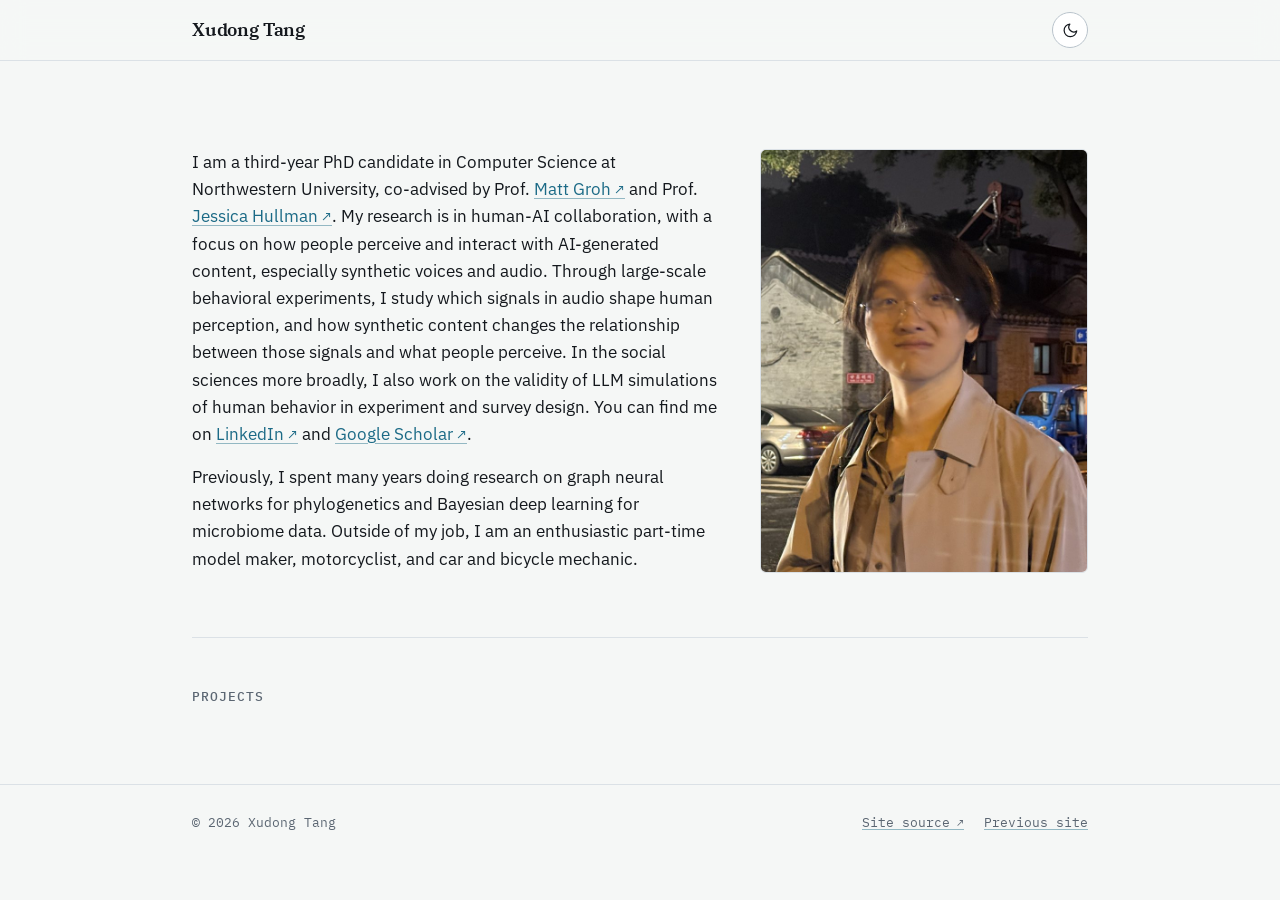
==== index.html @ 7bae744b "fixed photo size" ====
<!DOCTYPE html>
<html lang="en">
<head>
  <meta charset="utf-8">
  <meta name="viewport" content="width=device-width, initial-scale=1">
  <title>Xudong Tang</title>
  <meta name="author" content="Xudong Tang">
  <meta property="og:title" content="Xudong Tang">
  <meta property="og:type" content="website">
  <meta property="og:url" content="https://xudongtang.github.io/">
  <meta name="theme-color" media="(prefers-color-scheme: light)" content="#f5f7f6">
  <meta name="theme-color" media="(prefers-color-scheme: dark)" content="#0f1316">
  <link rel="icon" href="assets/favicon.svg" type="image/svg+xml">
  <link rel="preconnect" href="https://fonts.googleapis.com">
  <link rel="preconnect" href="https://fonts.gstatic.com" crossorigin>
  <link rel="stylesheet" href="https://fonts.googleapis.com/css2?family=IBM+Plex+Mono:wght@400;500&family=IBM+Plex+Sans:ital,wght@0,400;0,500;0,600;1,400&family=IBM+Plex+Serif:ital,wght@0,400;0,500;0,600;1,400&display=swap">
  <link rel="stylesheet" href="style.css">
  <!-- Applies a saved light/dark choice before the first paint so the page does not flash. -->
  <script>try{var t=localStorage.getItem("theme");if(t==="light"||t==="dark"){document.documentElement.setAttribute("data-theme",t)}}catch(e){}</script>
</head>
<body>
  <a class="skip-link" href="#main">Skip to content</a>

  <header class="site-header">
    <div class="wrap header-inner">
      <a class="brand" href="#top">Xudong Tang</a>
      <button class="theme-toggle" id="theme-toggle" type="button" aria-label="Switch to dark theme" title="Switch to dark theme">
        <svg class="icon-moon" viewBox="0 0 24 24" fill="none" stroke="currentColor" stroke-width="1.75" stroke-linecap="round" stroke-linejoin="round" aria-hidden="true"><path d="M21 12.8A9 9 0 1 1 11.2 3a7 7 0 0 0 9.8 9.8z"/></svg>
        <svg class="icon-sun" viewBox="0 0 24 24" fill="none" stroke="currentColor" stroke-width="1.75" stroke-linecap="round" stroke-linejoin="round" aria-hidden="true"><circle cx="12" cy="12" r="4"/><path d="M12 2v2M12 20v2M4.9 4.9l1.4 1.4M17.7 17.7l1.4 1.4M2 12h2M20 12h2M4.9 19.1l1.4-1.4M17.7 6.3l1.4-1.4"/></svg>
      </button>
    </div>
  </header>

  <main id="main" class="wrap">

    <!-- ============ Intro ============ -->
    <section class="hero" id="top">
      <div class="hero-text prose">
        <p>
          I am a third-year PhD candidate in Computer Science at Northwestern
          University, co-advised by Prof. <a href="https://mattgroh.com/">Matt Groh</a>
          and Prof. <a href="https://users.eecs.northwestern.edu/~jhullman/">Jessica Hullman</a>.
          My research is in human-AI collaboration, with a focus on how people
          perceive and interact with AI-generated content, especially synthetic
          voices and audio. Through large-scale behavioral experiments, I study
          which signals in audio shape human perception, and how synthetic content
          changes the relationship between those signals and what people perceive.
          In the social sciences more broadly, I also work on the validity of LLM
          simulations of human behavior in experiment and survey design. You can
          find me on <a href="https://www.linkedin.com/in/xudongtang75">LinkedIn</a>
          and <a href="https://scholar.google.com/citations?user=UKjzKs0AAAAJ&amp;hl=en">Google Scholar</a>.
        </p>
        <p>
          Previously, I spent many years doing research on graph neural networks
          for phylogenetics and Bayesian deep learning for microbiome data. Outside
          of my job, I am an enthusiastic part-time model maker, motorcyclist, and
          car and bicycle mechanic.
        </p>
      </div>
      <div class="portrait-frame">
        <img class="portrait" src="assets/portrait.jpg" alt="Portrait of Xudong Tang" width="720" height="936">
      </div>
    </section>

    <!-- ============ Projects ============ -->
    <section class="section" id="projects">
      <h2 class="section-label">Projects</h2>
      <div class="section-body">
      </div>
    </section>

  </main>

  <footer class="site-footer">
    <div class="wrap footer-inner">
      <p>&copy; <span id="year">2026</span> Xudong Tang</p>
      <p class="footer-links">
        <a href="https://github.com/XudongTang/XudongTang.github.io">Site source</a>
        <a href="archive/">Previous site</a>
      </p>
    </div>
  </footer>

  <script src="script.js"></script>
</body>
</html>
---- style.css ----
/* ==========================================================================
   Personal site stylesheet
   Colors, fonts, and widths live in the token block below. Change them there
   and the rest of the page follows.
   ========================================================================== */

/* ---------- Tokens: light theme (the default) ---------- */
:root {
  color-scheme: light;

  --bg: #f5f7f6;            /* page ground */
  --surface: #ffffff;       /* raised panels */
  --ink: #14181d;           /* main text */
  --muted: #5b6672;         /* secondary text */
  --line: #dbe1e6;          /* hairlines */
  --line-strong: #b9c3cb;   /* dashed dividers, control borders */
  --accent: #1b6a86;        /* links and highlights */
  --accent-ink: #ffffff;    /* text on top of the accent */
  --accent-soft: #e2eef3;   /* tinted backgrounds */
  --shadow: 0 1px 0 rgba(20, 24, 29, 0.04), 0 14px 32px -14px rgba(20, 24, 29, 0.22);

  --font-sans: "IBM Plex Sans", "Helvetica Neue", Arial, sans-serif;
  --font-serif: "IBM Plex Serif", Georgia, "Times New Roman", serif;
  --font-mono: "IBM Plex Mono", ui-monospace, "SFMono-Regular", Menlo, Consolas, monospace;

  --page-width: 56rem;                       /* fits the intro text and photo side by side */
  --reading-width: 40rem;                    /* about 65 characters of body text */
  --gutter: clamp(1.25rem, 4vw, 2rem);       /* side padding at every size */
  --label-col: 9.5rem;                       /* width of the section labels */
  --header-height: 3.75rem;
  --radius: 6px;
}

/* ---------- Tokens: dark theme ---------- */
@media (prefers-color-scheme: dark) {
  :root:not([data-theme="light"]) {
    color-scheme: dark;
    --bg: #0f1316;
    --surface: #161c21;
    --ink: #e6ebef;
    --muted: #97a3ad;
    --line: #26303a;
    --line-strong: #3a4753;
    --accent: #6cc4dc;
    --accent-ink: #0f1316;
    --accent-soft: #14303a;
    --shadow: 0 1px 0 rgba(0, 0, 0, 0.3), 0 14px 32px -14px rgba(0, 0, 0, 0.6);
  }
}
:root[data-theme="dark"] {
  color-scheme: dark;
  --bg: #0f1316;
  --surface: #161c21;
  --ink: #e6ebef;
  --muted: #97a3ad;
  --line: #26303a;
  --line-strong: #3a4753;
  --accent: #6cc4dc;
  --accent-ink: #0f1316;
  --accent-soft: #14303a;
  --shadow: 0 1px 0 rgba(0, 0, 0, 0.3), 0 14px 32px -14px rgba(0, 0, 0, 0.6);
}

/* ---------- Base ---------- */
*,
*::before,
*::after {
  box-sizing: border-box;
}

html {
  scroll-behavior: smooth;
  scroll-padding-top: calc(var(--header-height) + 1rem);
  -webkit-text-size-adjust: 100%;
}

body {
  margin: 0;
  background: var(--bg);
  color: var(--ink);
  font-family: var(--font-sans);
  font-size: 1.0625rem;
  line-height: 1.6;
  -webkit-font-smoothing: antialiased;
  text-rendering: optimizeLegibility;
}

.wrap {
  max-width: calc(var(--page-width) + 2 * var(--gutter));
  margin-inline: auto;
  padding-inline: var(--gutter);
}

a {
  color: var(--accent);
  text-decoration: underline;
  text-decoration-thickness: 1px;
  text-underline-offset: 0.15em;
  text-decoration-color: color-mix(in srgb, var(--accent) 45%, transparent);
}
a:hover {
  text-decoration-color: currentColor;
}

/* Mark links that leave the site. */
main a[href^="http"]::after,
.site-footer a[href^="http"]::after {
  content: " \2197";
  font-size: 0.85em;
}

:focus-visible {
  outline: 2px solid var(--accent);
  outline-offset: 3px;
  border-radius: 2px;
}

::selection {
  background: var(--accent-soft);
}

img {
  max-width: 100%;
  height: auto;
}

h1, h2, h3 {
  text-wrap: balance;
}

.skip-link {
  position: absolute;
  top: -4rem;
  left: 1rem;
  z-index: 100;
  padding: 0.5rem 0.75rem;
  background: var(--accent);
  color: var(--accent-ink);
  border-radius: var(--radius);
  text-decoration: none;
}
.skip-link:focus {
  top: 1rem;
}

/* ---------- Header ---------- */
.site-header {
  position: sticky;
  top: 0;
  z-index: 20;
  background: color-mix(in srgb, var(--bg) 88%, transparent);
  -webkit-backdrop-filter: blur(12px);
  backdrop-filter: blur(12px);
  border-bottom: 1px solid var(--line);
}

.header-inner {
  display: flex;
  flex-wrap: wrap;
  align-items: center;
  gap: 0.5rem 1.5rem;
  min-height: var(--header-height);
  padding-block: 0.6rem;
}

.brand {
  margin-right: auto;
  font-family: var(--font-serif);
  font-weight: 600;
  font-size: 1.1rem;
  letter-spacing: -0.01em;
  color: var(--ink);
  text-decoration: none;
}

.site-nav {
  display: flex;
  flex-wrap: wrap;
  gap: 0.25rem 1.1rem;
  font-size: 0.9375rem;
}
.site-nav a {
  color: var(--muted);
  text-decoration: none;
  padding-block: 0.2rem;
  border-bottom: 1px solid transparent;
}
.site-nav a:hover,
.site-nav a.is-active {
  color: var(--ink);
  border-bottom-color: var(--accent);
}

.theme-toggle {
  display: inline-grid;
  place-items: center;
  width: 2.25rem;
  height: 2.25rem;
  padding: 0;
  border: 1px solid var(--line-strong);
  border-radius: 999px;
  background: var(--surface);
  color: var(--ink);
  cursor: pointer;
}
.theme-toggle:hover {
  border-color: var(--accent);
  color: var(--accent);
}
.theme-toggle svg {
  width: 1.05rem;
  height: 1.05rem;
}

/* Show the moon in light mode and the sun in dark mode, in all three theme states. */
.icon-sun { display: none; }
.icon-moon { display: block; }
:root[data-theme="dark"] .icon-sun { display: block; }
:root[data-theme="dark"] .icon-moon { display: none; }
@media (prefers-color-scheme: dark) {
  :root:not([data-theme="light"]) .icon-sun { display: block; }
  :root:not([data-theme="light"]) .icon-moon { display: none; }
}

@media (max-width: 640px) {
  .site-nav {
    order: 3;
    flex-basis: 100%;
    gap: 0.25rem 1rem;
  }
}

/* ---------- Intro ---------- */
/* The photo is always as tall as the intro text. The photo column width (20.5rem)
   is set so the photo keeps its own shape next to the current text. If the text
   gets longer or shorter, the edges of the photo are trimmed to fit, so change
   that width if too much of the photo is cut off. */
.hero {
  display: grid;
  grid-template-columns: minmax(0, 1fr) 20.5rem;
  gap: 2.5rem;
  align-items: stretch;
  padding-block: clamp(3rem, 8vw, 5.5rem) clamp(2.5rem, 6vw, 4rem);
}

.eyebrow {
  margin: 0 0 0.75rem;
  font-family: var(--font-mono);
  font-size: 0.8125rem;
  letter-spacing: 0.06em;
  text-transform: uppercase;
  color: var(--muted);
}

.hero h1 {
  margin: 0 0 1.25rem;
  font-family: var(--font-serif);
  font-weight: 500;
  font-size: clamp(2.5rem, 6vw, 3.75rem);
  line-height: 1.05;
  letter-spacing: -0.02em;
}

.lead {
  max-width: 36rem;
  margin: 0 0 1.5rem;
  font-size: 1.2rem;
  line-height: 1.55;
}

.link-row {
  display: flex;
  flex-wrap: wrap;
  gap: 0.5rem 1.5rem;
  margin: 0;
  padding: 0;
  list-style: none;
  font-family: var(--font-mono);
  font-size: 0.9rem;
}

.portrait-frame {
  position: relative;
  overflow: hidden;
  border: 1px solid var(--line);
  border-radius: var(--radius);
  background: var(--surface);
}

/* The photo fills the frame, which is stretched to the height of the text. */
.portrait {
  position: absolute;
  inset: 0;
  display: block;
  width: 100%;
  height: 100%;
  object-fit: cover;
  object-position: 50% 30%;  /* keeps the face in view if the top or bottom is trimmed */
}

/* On narrower screens the text column would get too narrow, so the photo goes above the text. */
@media (max-width: 940px) {
  .hero {
    grid-template-columns: minmax(0, 1fr);
    gap: 1.75rem;
  }
  .hero-text {
    max-width: var(--reading-width);
  }
  .portrait-frame {
    order: -1;
    width: min(13rem, 65%);
  }
  .portrait {
    position: static;
    height: auto;
  }
}

/* ---------- Sections: label on the left, content on the right ---------- */
.section {
  display: grid;
  grid-template-columns: var(--label-col) minmax(0, 1fr);
  gap: 1rem 2.5rem;
  padding-block: 2.75rem;
  border-top: 1px solid var(--line);
}

.section-label {
  grid-column: 1;
  position: sticky;
  top: calc(var(--header-height) + 1rem);
  align-self: start;
  margin: 0;
  padding-top: 0.35rem;
  font-family: var(--font-mono);
  font-weight: 500;
  font-size: 0.8125rem;
  letter-spacing: 0.08em;
  text-transform: uppercase;
  color: var(--muted);
}

.section-body {
  grid-column: 2;
  max-width: var(--reading-width);
}

@media (max-width: 720px) {
  .section {
    grid-template-columns: 1fr;
    gap: 0.75rem;
    padding-block: 2.25rem;
  }
  .section-label {
    position: static;
  }
  .section-body {
    grid-column: 1;
  }
}

/* ---------- Running text ---------- */
.prose p {
  margin: 0 0 1rem;
}
.prose p:last-child {
  margin-bottom: 0;
}

.facts {
  display: grid;
  grid-template-columns: max-content minmax(0, 1fr);
  gap: 0.5rem 1.5rem;
  margin: 1.5rem 0 0;
  padding-top: 1.25rem;
  border-top: 1px dashed var(--line-strong);
}
.facts div {
  display: contents;
}
.facts dt {
  padding-top: 0.2rem;
  font-family: var(--font-mono);
  font-size: 0.8125rem;
  letter-spacing: 0.06em;
  text-transform: uppercase;
  color: var(--muted);
}
.facts dd {
  margin: 0;
}

/* ---------- Projects ---------- */
.project-list {
  margin: 0;
  padding: 0;
  list-style: none;
}

.project {
  display: grid;
  gap: 0.55rem;
  padding: 1.25rem 0;
  border-top: 1px solid var(--line);
}
.project:first-child,
.project--featured + .project {
  border-top: 0;
}

/* Only the featured project is raised off the page. */
.project--featured {
  margin-bottom: 0.75rem;
  padding: 1.5rem;
  border: 1px solid var(--line);
  border-radius: var(--radius);
  background: var(--surface);
  box-shadow: var(--shadow);
}

.project-head {
  display: flex;
  flex-wrap: wrap;
  align-items: baseline;
  gap: 0.75rem;
}

.project h3 {
  margin: 0;
  font-size: 1.15rem;
  font-weight: 600;
  letter-spacing: -0.01em;
}
.project h3 a {
  color: var(--ink);
  text-decoration: none;
}
.project h3 a:hover {
  color: var(--accent);
  text-decoration: underline;
}

.badge {
  padding: 0.15rem 0.55rem;
  border-radius: 999px;
  background: var(--accent-soft);
  color: var(--accent);
  font-family: var(--font-mono);
  font-size: 0.7rem;
  letter-spacing: 0.08em;
  text-transform: uppercase;
}

.project p {
  margin: 0;
}

.tags {
  display: flex;
  flex-wrap: wrap;
  gap: 0.35rem 1rem;
  margin: 0;
  padding: 0;
  list-style: none;
  font-family: var(--font-mono);
  font-size: 0.8rem;
  color: var(--muted);
}

.project-links {
  display: flex;
  flex-wrap: wrap;
  gap: 0.35rem 1.25rem;
  font-family: var(--font-mono);
  font-size: 0.875rem;
}

/* ---------- Experience ---------- */
.timeline {
  display: grid;
  gap: 1.5rem;
  margin: 0;
  padding: 0;
  list-style: none;
}
.timeline li {
  display: grid;
  grid-template-columns: 7.5rem minmax(0, 1fr);
  gap: 0.25rem 1.25rem;
}
.when {
  padding-top: 0.3rem;
  font-family: var(--font-mono);
  font-size: 0.8125rem;
  font-variant-numeric: tabular-nums;
  color: var(--muted);
  white-space: nowrap;
}
.timeline h3 {
  margin: 0;
  font-size: 1.05rem;
  font-weight: 600;
}
.timeline .org {
  margin: 0.1rem 0 0;
  color: var(--muted);
}
.timeline p:not(.org) {
  margin: 0.4rem 0 0;
}

.subheading {
  margin: 2.25rem 0 1rem;
  padding-top: 1.25rem;
  border-top: 1px dashed var(--line-strong);
  font-family: var(--font-mono);
  font-weight: 500;
  font-size: 0.8125rem;
  letter-spacing: 0.08em;
  text-transform: uppercase;
  color: var(--muted);
}

@media (max-width: 520px) {
  .timeline li {
    grid-template-columns: 1fr;
  }
}

/* ---------- Publications ---------- */
.pub-list {
  display: grid;
  gap: 1.35rem;
  margin: 0;
  padding: 0;
  list-style: none;
}
.pub-list li {
  display: grid;
  gap: 0.3rem;
}
.pub-title {
  margin: 0;
  font-size: 1.05rem;
  font-weight: 600;
  letter-spacing: -0.01em;
}
.pub-title a {
  color: var(--ink);
  text-decoration: none;
}
.pub-title a:hover {
  color: var(--accent);
  text-decoration: underline;
}
.pub-authors {
  margin: 0;
  font-size: 0.95rem;
  color: var(--muted);
}
.pub-authors strong {
  font-weight: 500;
  color: var(--ink);
}
.pub-venue {
  margin: 0;
  font-family: var(--font-mono);
  font-size: 0.8125rem;
  color: var(--muted);
}
.pub-links {
  display: flex;
  flex-wrap: wrap;
  gap: 0.35rem 1.25rem;
  margin: 0.15rem 0 0;
  font-family: var(--font-mono);
  font-size: 0.875rem;
}

/* ---------- Contact ---------- */
.contact-email {
  font-family: var(--font-serif);
  font-size: clamp(1.35rem, 3vw, 1.75rem);
  letter-spacing: -0.01em;
  overflow-wrap: anywhere;
}

/* ---------- Footer ---------- */
.site-footer {
  margin-top: 2rem;
  padding-block: 1.75rem 2.5rem;
  border-top: 1px solid var(--line);
  font-family: var(--font-mono);
  font-size: 0.8125rem;
  color: var(--muted);
}
.footer-inner {
  display: flex;
  flex-wrap: wrap;
  justify-content: space-between;
  gap: 0.5rem 1.5rem;
}
.footer-inner p {
  margin: 0;
}
.footer-links {
  display: flex;
  flex-wrap: wrap;
  gap: 1.25rem;
}
.site-footer a {
  color: var(--muted);
}
.site-footer a:hover {
  color: var(--ink);
}

/* ---------- Error page ---------- */
.error-page {
  padding-block: clamp(4rem, 12vw, 8rem);
  max-width: var(--reading-width);
}
.error-page h1 {
  margin: 0 0 1rem;
  font-family: var(--font-serif);
  font-weight: 500;
  font-size: clamp(2.25rem, 6vw, 3.25rem);
  line-height: 1.05;
  letter-spacing: -0.02em;
}

/* ---------- Motion ---------- */
@media (prefers-reduced-motion: reduce) {
  html {
    scroll-behavior: auto;
  }
  *,
  *::before,
  *::after {
    transition: none !important;
    animation: none !important;
  }
}
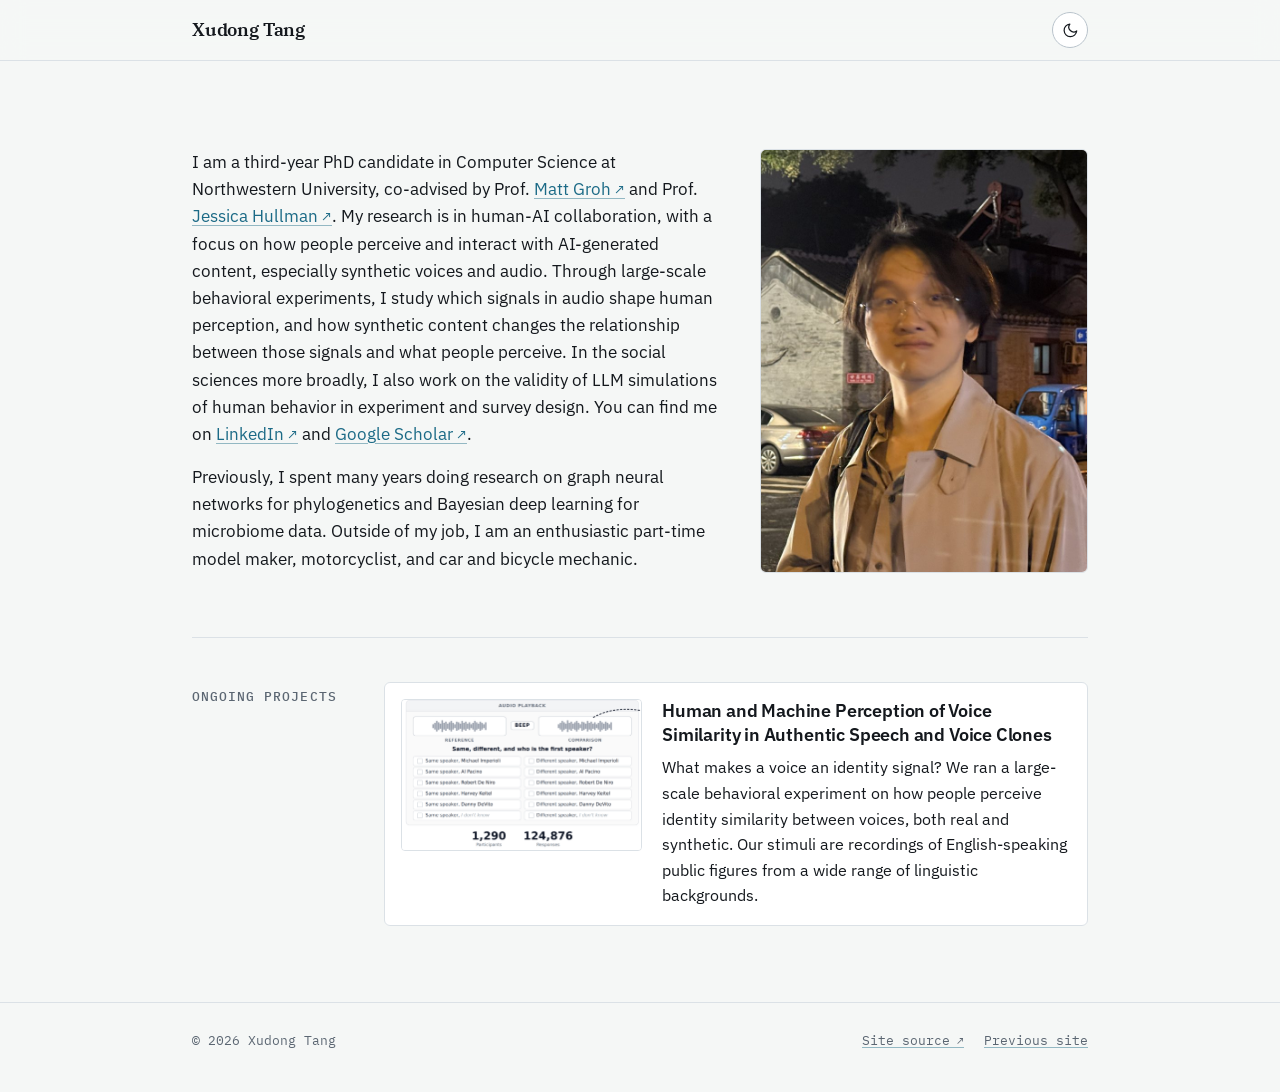
==== commit 58afe3ab: "first project added" ====
--- a/index.html
+++ b/index.html
@@ -64,8 +64,64 @@
 
     <!-- ============ Projects ============ -->
     <section class="section" id="projects">
-      <h2 class="section-label">Projects</h2>
-      <div class="section-body">
+      <h2 class="section-label">Ongoing projects</h2>
+      <div class="section-body section-body--wide">
+        <ul class="project-list">
+
+          <!-- A click anywhere on the card opens the popup with the matching id below. -->
+          <li class="project-card">
+            <div class="project-text">
+              <h3>
+                <button class="project-open" type="button" data-dialog="voice-similarity" aria-haspopup="dialog">Human and Machine Perception of Voice Similarity in Authentic Speech and Voice Clones</button>
+              </h3>
+              <p>
+                What makes a voice an identity signal? We ran a large-scale behavioral
+                experiment on how people perceive identity similarity between voices,
+                both real and synthetic. Our stimuli are recordings of English-speaking
+                public figures from a wide range of linguistic backgrounds.
+              </p>
+            </div>
+            <img class="project-thumb" src="assets/voice-similarity/figure1_thumbnail.png" alt="Screenshot of the listening task. Listeners hear a reference and a comparison recording, then choose same or different speaker and who the first speaker is. The study has 1,290 participants and 124,876 responses." width="960" height="601">
+          </li>
+
+        </ul>
+
+        <!-- Popup with the project details. It opens from the card above. -->
+        <dialog class="project-dialog" id="voice-similarity" aria-labelledby="voice-similarity-title" tabindex="-1">
+          <div class="dialog-bar">
+            <button class="dialog-close" type="button" data-close aria-label="Close">
+              <svg viewBox="0 0 24 24" fill="none" stroke="currentColor" stroke-width="1.75" stroke-linecap="round" aria-hidden="true"><path d="M6 6l12 12M18 6L6 18"/></svg>
+            </button>
+          </div>
+          <div class="dialog-body">
+            <h2 id="voice-similarity-title">Human and Machine Perception of Voice Similarity in Authentic Speech and Voice Clones</h2>
+            <p>
+              Voice has been treated as a signature for identity. We can often recognize
+              a speaker instantly and effortlessly in a crowded room or over a crackling
+              phone line before understanding a single word. However, while human
+              perception can uncover speaker identity reliably under favorable conditions
+              like long, clear samples of familiar voices, it breaks down quickly under
+              realistic degradations such as short samples, disguise, different languages,
+              delays, and stress. These observations motivate an open question: What
+              makes voice an identity signal?
+            </p>
+            <p>
+              We ran a large-scale online behavioral experiment to answer this question.
+              We found that listeners often heard two recordings of the same person as
+              two different people, and that they were more accurate when they were
+              familiar with the speaker. Acoustically, two voices sounded less like the
+              same person when they differed in average pitch, timbre, or the amount of
+              noise in the voice. Listeners weighed these three differences more heavily
+              than automatic speaker verification systems did.
+            </p>
+            <figure class="dialog-figure">
+              <a href="assets/voice-similarity/feature_groups.svg" target="_blank" rel="noopener" title="Open the full-size figure in a new tab">
+                <img src="assets/voice-similarity/feature_groups.svg" alt="Plot of the change in perceived sameness, in percentage points per standard deviation of mismatch, for single acoustic measures (left) and families of measures (right). Timbre (MFCC, −3.7), pitch (−2.2), and harmonics-to-noise ratio (−1.9) have the largest negative effects." width="735" height="363" loading="lazy">
+              </a>
+            </figure>
+            <p>The manuscript is in preparation. Stay tuned for the full results.</p>
+          </div>
+        </dialog>
       </div>
     </section>
 
--- a/style.css
+++ b/style.css
@@ -346,6 +346,11 @@
   max-width: var(--reading-width);
 }
 
+/* Uses the full column, so cards line up with the right edge of the intro photo. */
+.section-body--wide {
+  max-width: none;
+}
+
 @media (max-width: 720px) {
   .section {
     grid-template-columns: 1fr;
@@ -393,6 +398,8 @@
 
 /* ---------- Projects ---------- */
 .project-list {
+  display: grid;
+  gap: 1rem;
   margin: 0;
   padding: 0;
   list-style: none;
@@ -476,6 +483,237 @@
   font-size: 0.875rem;
 }
 
+/* A project card has a thumbnail on the left and the title and summary on the
+   right. The title is a button, and its ::after layer covers the whole card, so
+   a click anywhere on the card opens the project's popup. */
+.project-card {
+  position: relative;
+  display: grid;
+  grid-template-columns: 36% minmax(0, 1fr);
+  gap: 1.25rem;
+  align-items: start;
+  padding: 1rem;
+  border: 1px solid var(--line);
+  border-radius: var(--radius);
+  background: var(--surface);
+  transition: border-color 0.15s ease, box-shadow 0.15s ease;
+}
+
+/* The text comes first in the page source for screen readers, but shows on the right. */
+.project-text {
+  grid-column: 2;
+  grid-row: 1;
+}
+
+.project-thumb {
+  grid-column: 1;
+  grid-row: 1;
+  display: block;
+  width: 100%;
+  height: auto;
+  border: 1px solid var(--line);
+  border-radius: calc(var(--radius) - 2px);
+}
+
+.project-card h3 {
+  margin: 0 0 0.5rem;
+  font-size: 1.125rem;
+  font-weight: 600;
+  line-height: 1.35;
+  letter-spacing: -0.01em;
+}
+
+.project-card p {
+  margin: 0;
+  font-size: 1rem;
+}
+
+.project-open {
+  padding: 0;
+  border: 0;
+  background: none;
+  color: inherit;
+  font: inherit;
+  letter-spacing: inherit;
+  text-align: left;
+  cursor: pointer;
+}
+.project-open::after {
+  content: "";
+  position: absolute;
+  inset: 0;
+  border-radius: var(--radius);
+}
+.project-open:focus-visible {
+  outline: none;
+}
+.project-open:focus-visible::after {
+  outline: 2px solid var(--accent);
+  outline-offset: 3px;
+}
+
+@media (hover: hover) {
+  .project-card:hover {
+    border-color: var(--line-strong);
+    box-shadow: var(--shadow);
+  }
+  .project-card:hover .project-open {
+    color: var(--accent);
+  }
+}
+
+@media (max-width: 520px) {
+  .project-card {
+    grid-template-columns: minmax(0, 1fr);
+    gap: 1rem;
+  }
+  .project-text {
+    grid-column: 1;
+    grid-row: 2;
+  }
+}
+
+/* ---------- Project details popup ---------- */
+/* The popup scrolls on its own when it is taller than the window. */
+.project-dialog {
+  width: min(54rem, calc(100% - 2rem));
+  max-width: none;
+  max-height: calc(100vh - 2rem);
+  max-height: calc(100dvh - 2rem);
+  padding: 0;
+  overflow-y: auto;
+  overscroll-behavior: contain;
+  border: 1px solid var(--line);
+  border-radius: calc(var(--radius) + 4px);
+  background: var(--surface);
+  color: var(--ink);
+  box-shadow: 0 30px 80px -20px rgba(0, 0, 0, 0.45);
+}
+.project-dialog:focus-visible {
+  outline: none;
+}
+.project-dialog[open] {
+  animation: dialog-in 0.2s ease-out;
+}
+.project-dialog::backdrop {
+  background: rgba(15, 19, 22, 0.6);
+}
+.project-dialog[open]::backdrop {
+  animation: fade-in 0.2s ease-out;
+}
+
+/* This bar has no height and sticks to the top, so the close button stays in view while the popup scrolls. */
+.dialog-bar {
+  position: sticky;
+  top: 0;
+  z-index: 1;
+  display: flex;
+  justify-content: flex-end;
+  height: 0;
+}
+
+.dialog-close {
+  flex: none;
+  display: grid;
+  place-items: center;
+  width: 2.25rem;
+  height: 2.25rem;
+  margin: 0.85rem 0.85rem 0 0;
+  padding: 0;
+  border: 1px solid var(--line-strong);
+  border-radius: 999px;
+  background: var(--surface);
+  color: var(--ink);
+  cursor: pointer;
+}
+.dialog-close:hover {
+  border-color: var(--accent);
+  color: var(--accent);
+}
+.dialog-close svg {
+  width: 1.1rem;
+  height: 1.1rem;
+}
+
+.dialog-body {
+  padding: 2.25rem 2.5rem 2.5rem;
+}
+.dialog-body h2 {
+  max-width: 42rem;
+  margin: 0 2.5rem 1.25rem 0;  /* leaves room for the close button */
+  font-family: var(--font-serif);
+  font-weight: 500;
+  font-size: clamp(1.4rem, 3vw, 1.75rem);
+  line-height: 1.2;
+  letter-spacing: -0.01em;
+}
+.dialog-body p {
+  max-width: 42rem;
+  margin: 0 0 1rem;
+}
+.dialog-body p:last-child {
+  margin-bottom: 0;
+}
+
+/* The plot has a white background, so it sits on a white panel in both themes. */
+.dialog-figure {
+  margin: 1.5rem 0;
+  overflow: hidden;
+  border: 1px solid var(--line);
+  border-radius: var(--radius);
+  background: #ffffff;
+}
+.dialog-figure a {
+  display: block;
+  cursor: zoom-in;
+}
+.dialog-figure img {
+  display: block;
+  width: 100%;
+  height: auto;
+}
+
+/* Keeps the page behind an open popup from scrolling. */
+html:has(dialog[open]) {
+  overflow: hidden;
+}
+
+@keyframes dialog-in {
+  from {
+    opacity: 0;
+    transform: translateY(0.5rem);
+  }
+}
+@keyframes fade-in {
+  from {
+    opacity: 0;
+  }
+}
+
+/* On phones the close button sits in a solid bar, so it never covers the text. */
+@media (max-width: 640px) {
+  .project-dialog {
+    width: calc(100% - 1rem);
+    max-height: calc(100vh - 1rem);
+    max-height: calc(100dvh - 1rem);
+  }
+  .dialog-bar {
+    height: auto;
+    padding: 0.5rem;
+    background: var(--surface);
+    box-shadow: 0 1px 0 var(--line);
+  }
+  .dialog-close {
+    margin: 0;
+  }
+  .dialog-body {
+    padding: 1rem 1.25rem 1.75rem;
+  }
+  .dialog-body h2 {
+    margin-right: 0;
+  }
+}
+
 /* ---------- Experience ---------- */
 .timeline {
   display: grid;
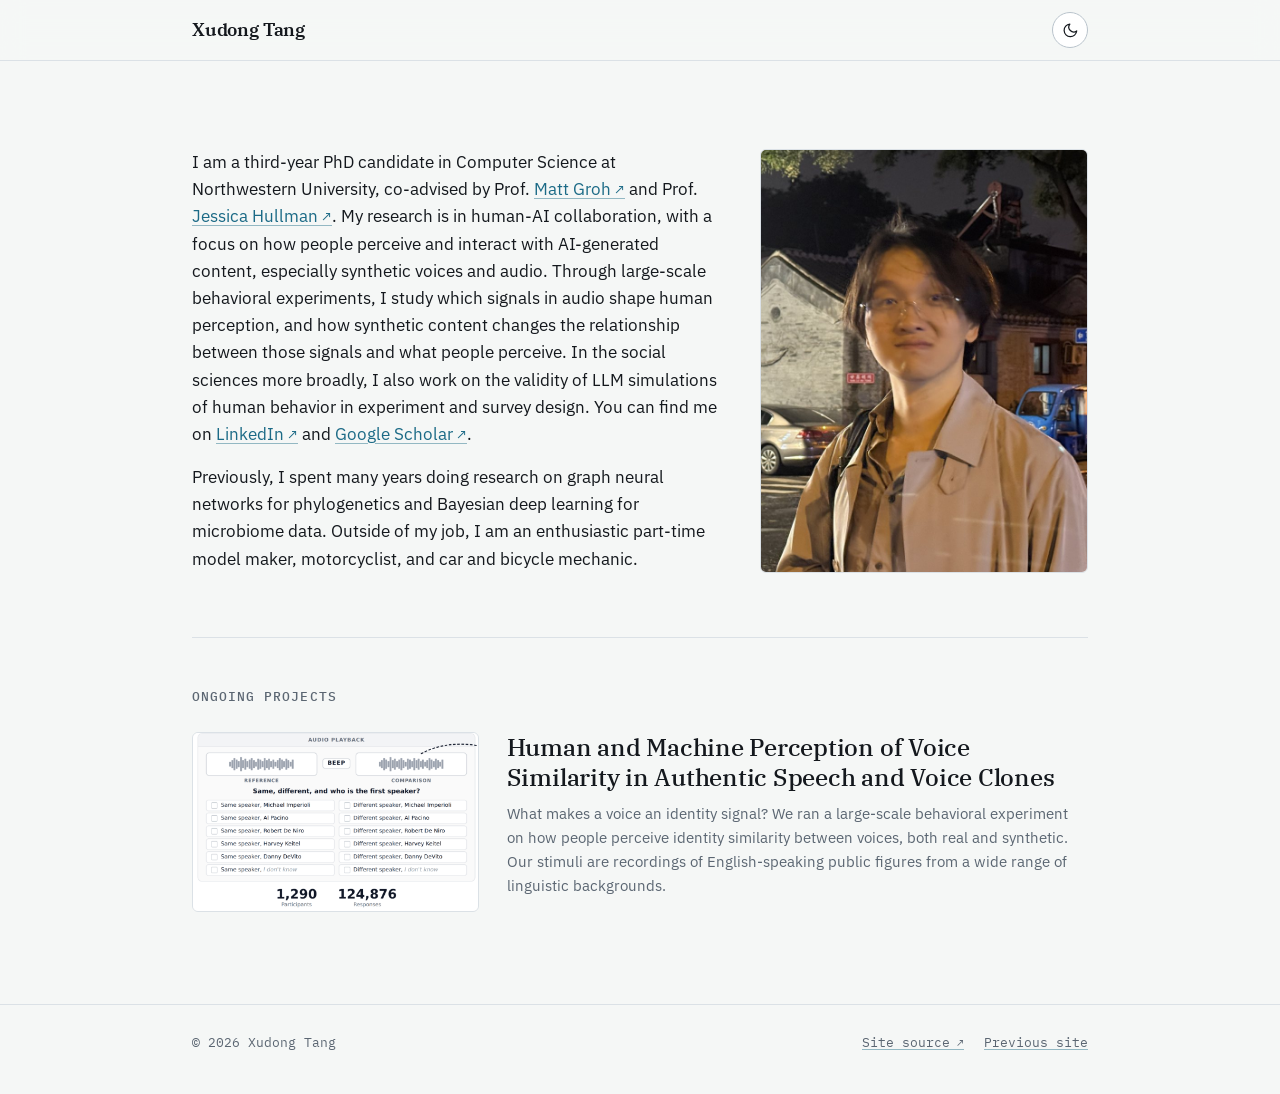
==== commit 55a71575: "fixed layout" ====
--- a/index.html
+++ b/index.html
@@ -14,7 +14,9 @@
   <link rel="preconnect" href="https://fonts.googleapis.com">
   <link rel="preconnect" href="https://fonts.gstatic.com" crossorigin>
   <link rel="stylesheet" href="https://fonts.googleapis.com/css2?family=IBM+Plex+Mono:wght@400;500&family=IBM+Plex+Sans:ital,wght@0,400;0,500;0,600;1,400&family=IBM+Plex+Serif:ital,wght@0,400;0,500;0,600;1,400&display=swap">
-  <link rel="stylesheet" href="style.css">
+  <!-- Raise ?v= on the style.css and script.js links whenever either file changes,
+       so browsers load the new file instead of an old saved copy. -->
+  <link rel="stylesheet" href="style.css?v=1">
   <!-- Applies a saved light/dark choice before the first paint so the page does not flash. -->
   <script>try{var t=localStorage.getItem("theme");if(t==="light"||t==="dark"){document.documentElement.setAttribute("data-theme",t)}}catch(e){}</script>
 </head>
@@ -63,13 +65,13 @@
     </section>
 
     <!-- ============ Projects ============ -->
-    <section class="section" id="projects">
+    <section class="section section--stacked" id="projects">
       <h2 class="section-label">Ongoing projects</h2>
-      <div class="section-body section-body--wide">
+      <div class="section-body">
         <ul class="project-list">
 
-          <!-- A click anywhere on the card opens the popup with the matching id below. -->
-          <li class="project-card">
+          <!-- One row per project. A click anywhere on the row opens the popup with the matching id below. -->
+          <li class="project-row">
             <div class="project-text">
               <h3>
                 <button class="project-open" type="button" data-dialog="voice-similarity" aria-haspopup="dialog">Human and Machine Perception of Voice Similarity in Authentic Speech and Voice Clones</button>
@@ -137,6 +139,6 @@
     </div>
   </footer>
 
-  <script src="script.js"></script>
+  <script src="script.js?v=1"></script>
 </body>
 </html>
--- a/style.css
+++ b/style.css
@@ -346,8 +346,17 @@
   max-width: var(--reading-width);
 }
 
-/* Uses the full column, so cards line up with the right edge of the intro photo. */
-.section-body--wide {
+/* A section with its label above the content instead of beside it, so the
+   content can use the full page width. */
+.section--stacked {
+  grid-template-columns: minmax(0, 1fr);
+  gap: 0.5rem;
+}
+.section--stacked .section-label {
+  position: static;
+}
+.section--stacked .section-body {
+  grid-column: 1;
   max-width: none;
 }
 
@@ -483,20 +492,30 @@
   font-size: 0.875rem;
 }
 
-/* A project card has a thumbnail on the left and the title and summary on the
-   right. The title is a button, and its ::after layer covers the whole card, so
-   a click anywhere on the card opens the project's popup. */
-.project-card {
+/* Each project is one row across the full width: the thumbnail on the left, and
+   the title with a short intro under it on the right. The title is a button, and
+   its ::after layer covers the whole row, so a click anywhere on the row opens
+   the project's popup. */
+.project-row {
   position: relative;
   display: grid;
-  grid-template-columns: 36% minmax(0, 1fr);
-  gap: 1.25rem;
+  grid-template-columns: minmax(0, 32%) minmax(0, 1fr);
+  gap: 1.75rem;
   align-items: start;
+  margin-inline: -1rem;  /* the hover background reaches a little past the content */
   padding: 1rem;
-  border: 1px solid var(--line);
   border-radius: var(--radius);
-  background: var(--surface);
-  transition: border-color 0.15s ease, box-shadow 0.15s ease;
+  transition: background-color 0.15s ease, box-shadow 0.15s ease;
+}
+
+/* A thin line between rows. It sits in the gap, so the hover background never covers it. */
+.project-row + .project-row::before {
+  content: "";
+  position: absolute;
+  top: -0.5rem;
+  left: 1rem;
+  right: 1rem;
+  border-top: 1px solid var(--line);
 }
 
 /* The text comes first in the page source for screen readers, but shows on the right. */
@@ -512,20 +531,23 @@
   width: 100%;
   height: auto;
   border: 1px solid var(--line);
-  border-radius: calc(var(--radius) - 2px);
-}
-
-.project-card h3 {
-  margin: 0 0 0.5rem;
-  font-size: 1.125rem;
-  font-weight: 600;
-  line-height: 1.35;
+  border-radius: var(--radius);
+}
+
+.project-row h3 {
+  margin: 0 0 0.6rem;
+  font-family: var(--font-serif);
+  font-size: 1.5rem;
+  font-weight: 500;
+  line-height: 1.25;
   letter-spacing: -0.01em;
 }
 
-.project-card p {
-  margin: 0;
-  font-size: 1rem;
+.project-row p {
+  margin: 0;
+  font-size: 0.9375rem;
+  line-height: 1.6;
+  color: var(--muted);
 }
 
 .project-open {
@@ -553,23 +575,27 @@
 }
 
 @media (hover: hover) {
-  .project-card:hover {
-    border-color: var(--line-strong);
+  .project-row:hover {
+    background: var(--surface);
     box-shadow: var(--shadow);
   }
-  .project-card:hover .project-open {
+  .project-row:hover .project-open {
     color: var(--accent);
   }
 }
 
-@media (max-width: 520px) {
-  .project-card {
+/* On phones the thumbnail goes above the title. */
+@media (max-width: 640px) {
+  .project-row {
     grid-template-columns: minmax(0, 1fr);
-    gap: 1rem;
+    gap: 0.9rem;
   }
   .project-text {
     grid-column: 1;
     grid-row: 2;
+  }
+  .project-row h3 {
+    font-size: 1.3rem;
   }
 }
 
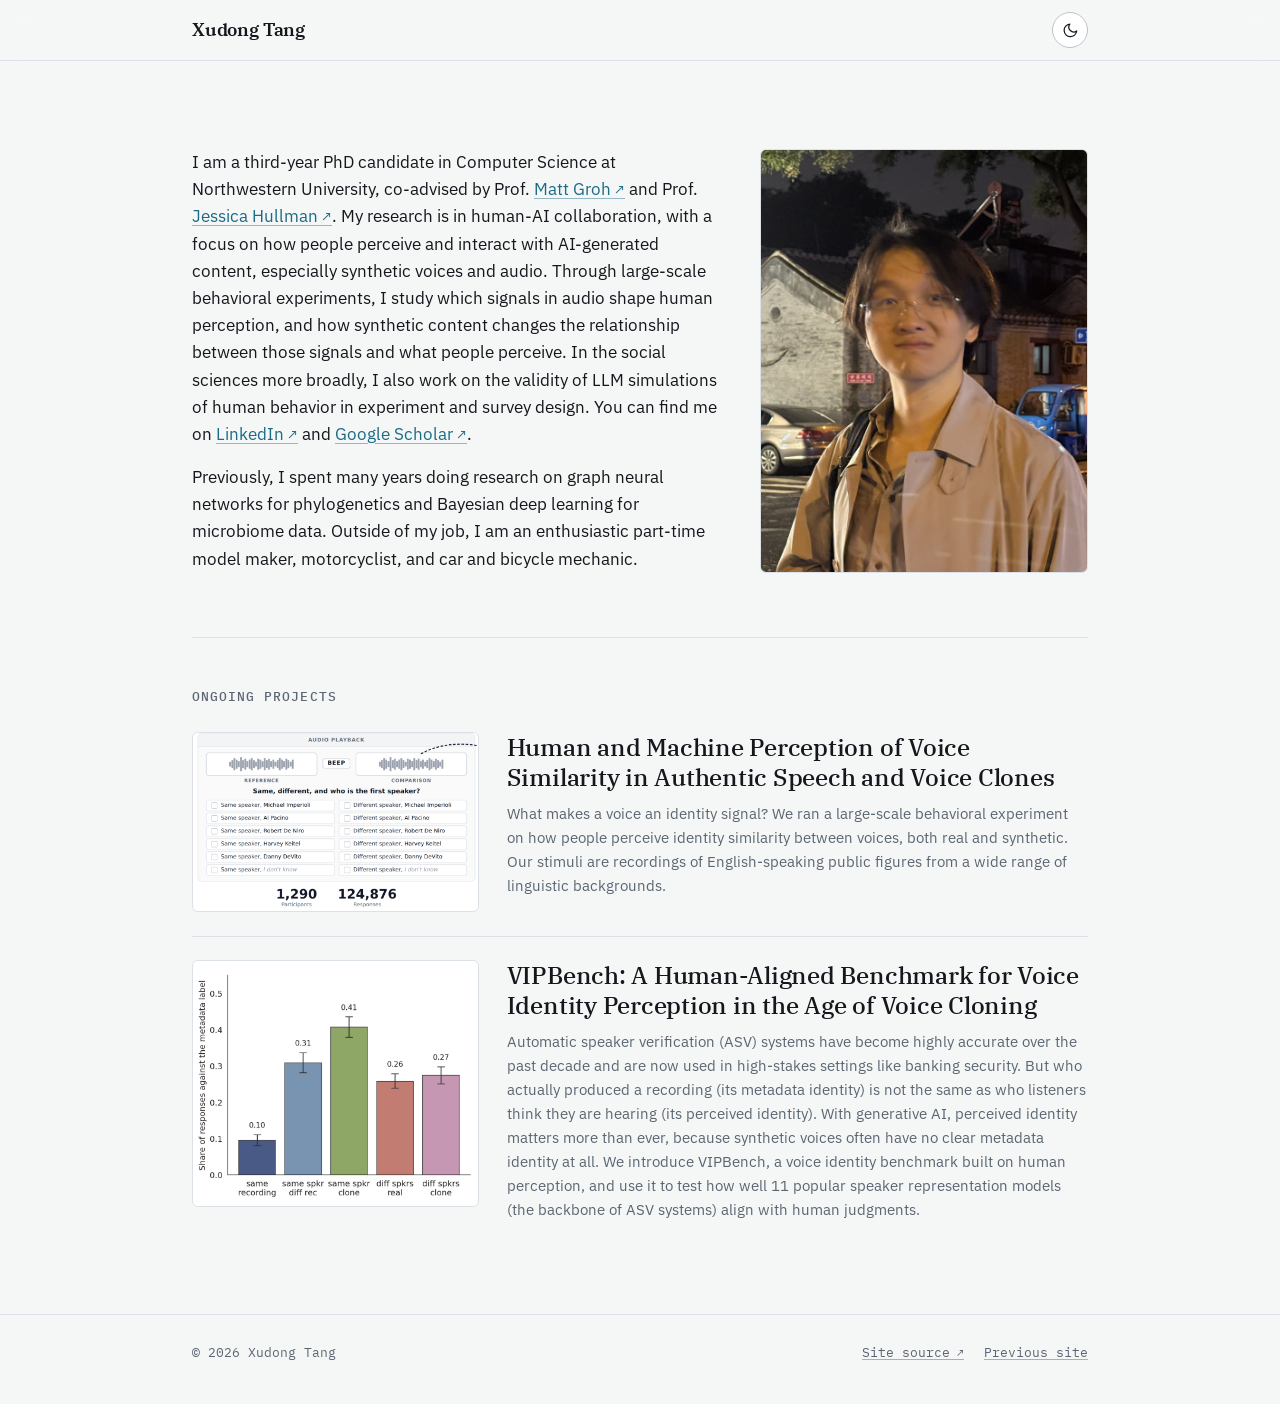
==== commit 2c2e8e33: "second project" ====
--- a/index.html
+++ b/index.html
@@ -16,7 +16,7 @@
   <link rel="stylesheet" href="https://fonts.googleapis.com/css2?family=IBM+Plex+Mono:wght@400;500&family=IBM+Plex+Sans:ital,wght@0,400;0,500;0,600;1,400&family=IBM+Plex+Serif:ital,wght@0,400;0,500;0,600;1,400&display=swap">
   <!-- Raise ?v= on the style.css and script.js links whenever either file changes,
        so browsers load the new file instead of an old saved copy. -->
-  <link rel="stylesheet" href="style.css?v=1">
+  <link rel="stylesheet" href="style.css?v=2">
   <!-- Applies a saved light/dark choice before the first paint so the page does not flash. -->
   <script>try{var t=localStorage.getItem("theme");if(t==="light"||t==="dark"){document.documentElement.setAttribute("data-theme",t)}}catch(e){}</script>
 </head>
@@ -86,9 +86,29 @@
             <img class="project-thumb" src="assets/voice-similarity/figure1_thumbnail.png" alt="Screenshot of the listening task. Listeners hear a reference and a comparison recording, then choose same or different speaker and who the first speaker is. The study has 1,290 participants and 124,876 responses." width="960" height="601">
           </li>
 
+          <li class="project-row">
+            <div class="project-text">
+              <h3>
+                <button class="project-open" type="button" data-dialog="vipbench" aria-haspopup="dialog">VIPBench: A Human-Aligned Benchmark for Voice Identity Perception in the Age of Voice Cloning</button>
+              </h3>
+              <p>
+                Automatic speaker verification (ASV) systems have become highly accurate
+                over the past decade and are now used in high-stakes settings like banking
+                security. But who actually produced a recording (its metadata identity) is
+                not the same as who listeners think they are hearing (its perceived
+                identity). With generative AI, perceived identity matters more than ever,
+                because synthetic voices often have no clear metadata identity at all. We
+                introduce VIPBench, a voice identity benchmark built on human perception,
+                and use it to test how well 11 popular speaker representation models (the
+                backbone of ASV systems) align with human judgments.
+              </p>
+            </div>
+            <img class="project-thumb" src="assets/vipbench/p2_thumbnail.png" alt="Bar chart of the share of listener responses that went against the metadata label: 0.10 for the same recording, 0.31 for the same speaker in different recordings, 0.41 for the same speaker and a voice clone, 0.26 for different real speakers, and 0.27 for different speakers with a voice clone." width="960" height="824">
+          </li>
+
         </ul>
 
-        <!-- Popup with the project details. It opens from the card above. -->
+        <!-- Popup for the first project. The row whose data-dialog matches this id opens it. -->
         <dialog class="project-dialog" id="voice-similarity" aria-labelledby="voice-similarity-title" tabindex="-1">
           <div class="dialog-bar">
             <button class="dialog-close" type="button" data-close aria-label="Close">
@@ -122,6 +142,61 @@
               </a>
             </figure>
             <p>The manuscript is in preparation. Stay tuned for the full results.</p>
+          </div>
+        </dialog>
+
+        <!-- Popup for the second project (VIPBench). -->
+        <dialog class="project-dialog" id="vipbench" aria-labelledby="vipbench-title" tabindex="-1">
+          <div class="dialog-bar">
+            <button class="dialog-close" type="button" data-close aria-label="Close">
+              <svg viewBox="0 0 24 24" fill="none" stroke="currentColor" stroke-width="1.75" stroke-linecap="round" aria-hidden="true"><path d="M6 6l12 12M18 6L6 18"/></svg>
+            </button>
+          </div>
+          <div class="dialog-body">
+            <h2 id="vipbench-title">VIPBench: A Human-Aligned Benchmark for Voice Identity Perception in the Age of Voice Cloning</h2>
+            <p>
+              Automatic speaker verification (ASV) systems have become highly accurate
+              over the past decade and are now used in high-stakes settings like banking
+              security. ASV systems are usually trained and tested on speaker labels from
+              the recording metadata. But who actually produced a recording (its metadata
+              identity) is not the same as who listeners think they are hearing (its
+              perceived identity). For example, listeners sometimes hear two recordings of
+              the same person as two different people. With generative AI, it's more
+              important to measure perceived identity, because the metadata identity of a
+              synthetic voice can be misleading or missing. A voice clone has the metadata
+              identity of its source speaker, even when listeners hear the clone as someone
+              else. A morph that mixes the voices of two speakers has no single metadata
+              identity at all.
+            </p>
+            <figure class="dialog-figure">
+              <a href="assets/vipbench/p2a.png" target="_blank" rel="noopener" title="Open the full-size figure in a new tab">
+                <img src="assets/vipbench/p2a.png" alt="Table comparing VIPBench with 15 other benchmarks by domain, number of speakers, number of stimuli, human judgments, number of participants, AI-generated speech, morphs, and target. Among the voice benchmarks that target identity perception, VIPBench has the most speakers (100), stimuli (9,800), human judgments (124,876), and participants (1,290), and it includes both AI-generated speech and morphs." width="2034" height="805" loading="lazy">
+              </a>
+            </figure>
+            <p>
+              We introduce VIPBench, a voice identity benchmark built on human perception,
+              and use it to test how well 11 popular speaker representation models align
+              with human judgments. In the first two of our four tasks, we measure how well
+              a model's similarity score predicts the benchmark target and the majority
+              answer. In the other two, we measure whether a model and listeners find the
+              same speaker pairs similar, and whether the relation between a model's scores
+              and listener judgments is the same for real and synthetic recordings.
+            </p>
+            <p>
+              We found that listener judgments often differ from metadata identity. None of
+              the 11 models is at the noise ceiling, which is the highest score a model can
+              get given the random variation among listeners. Supervised speaker models
+              align with listeners better than self-supervised models, and self-supervised
+              models align best at their earliest layers. The three types of models are in
+              the same order for accuracy on speaker labels and for alignment with
+              listeners, but the order within each type differs. For example, resemblyzer
+              has a 12% error rate on speaker labels, and it aligns with listeners as well
+              as the four supervised models with error rates below 2%. With VIPBench,
+              researchers can test speaker models against human perception on real,
+              cloned, and morphed speech, and our results motivate training speaker models
+              directly on listener judgments.
+            </p>
+            <p>The manuscript is accepted at NeurIPS 2026 Evaluations &amp; Datasets Track, link coming soon.</p>
           </div>
         </dialog>
       </div>
@@ -139,6 +214,6 @@
     </div>
   </footer>
 
-  <script src="script.js?v=1"></script>
+  <script src="script.js?v=2"></script>
 </body>
 </html>
--- a/style.css
+++ b/style.css
@@ -600,9 +600,10 @@
 }
 
 /* ---------- Project details popup ---------- */
-/* The popup scrolls on its own when it is taller than the window. */
+/* The popup scrolls on its own when it is taller than the window. The title,
+   text, and figure inside all share one width, which the popup width sets. */
 .project-dialog {
-  width: min(54rem, calc(100% - 2rem));
+  width: min(48rem, calc(100% - 2rem));
   max-width: none;
   max-height: calc(100vh - 2rem);
   max-height: calc(100dvh - 2rem);
@@ -665,7 +666,6 @@
   padding: 2.25rem 2.5rem 2.5rem;
 }
 .dialog-body h2 {
-  max-width: 42rem;
   margin: 0 2.5rem 1.25rem 0;  /* leaves room for the close button */
   font-family: var(--font-serif);
   font-weight: 500;
@@ -674,7 +674,6 @@
   letter-spacing: -0.01em;
 }
 .dialog-body p {
-  max-width: 42rem;
   margin: 0 0 1rem;
 }
 .dialog-body p:last-child {
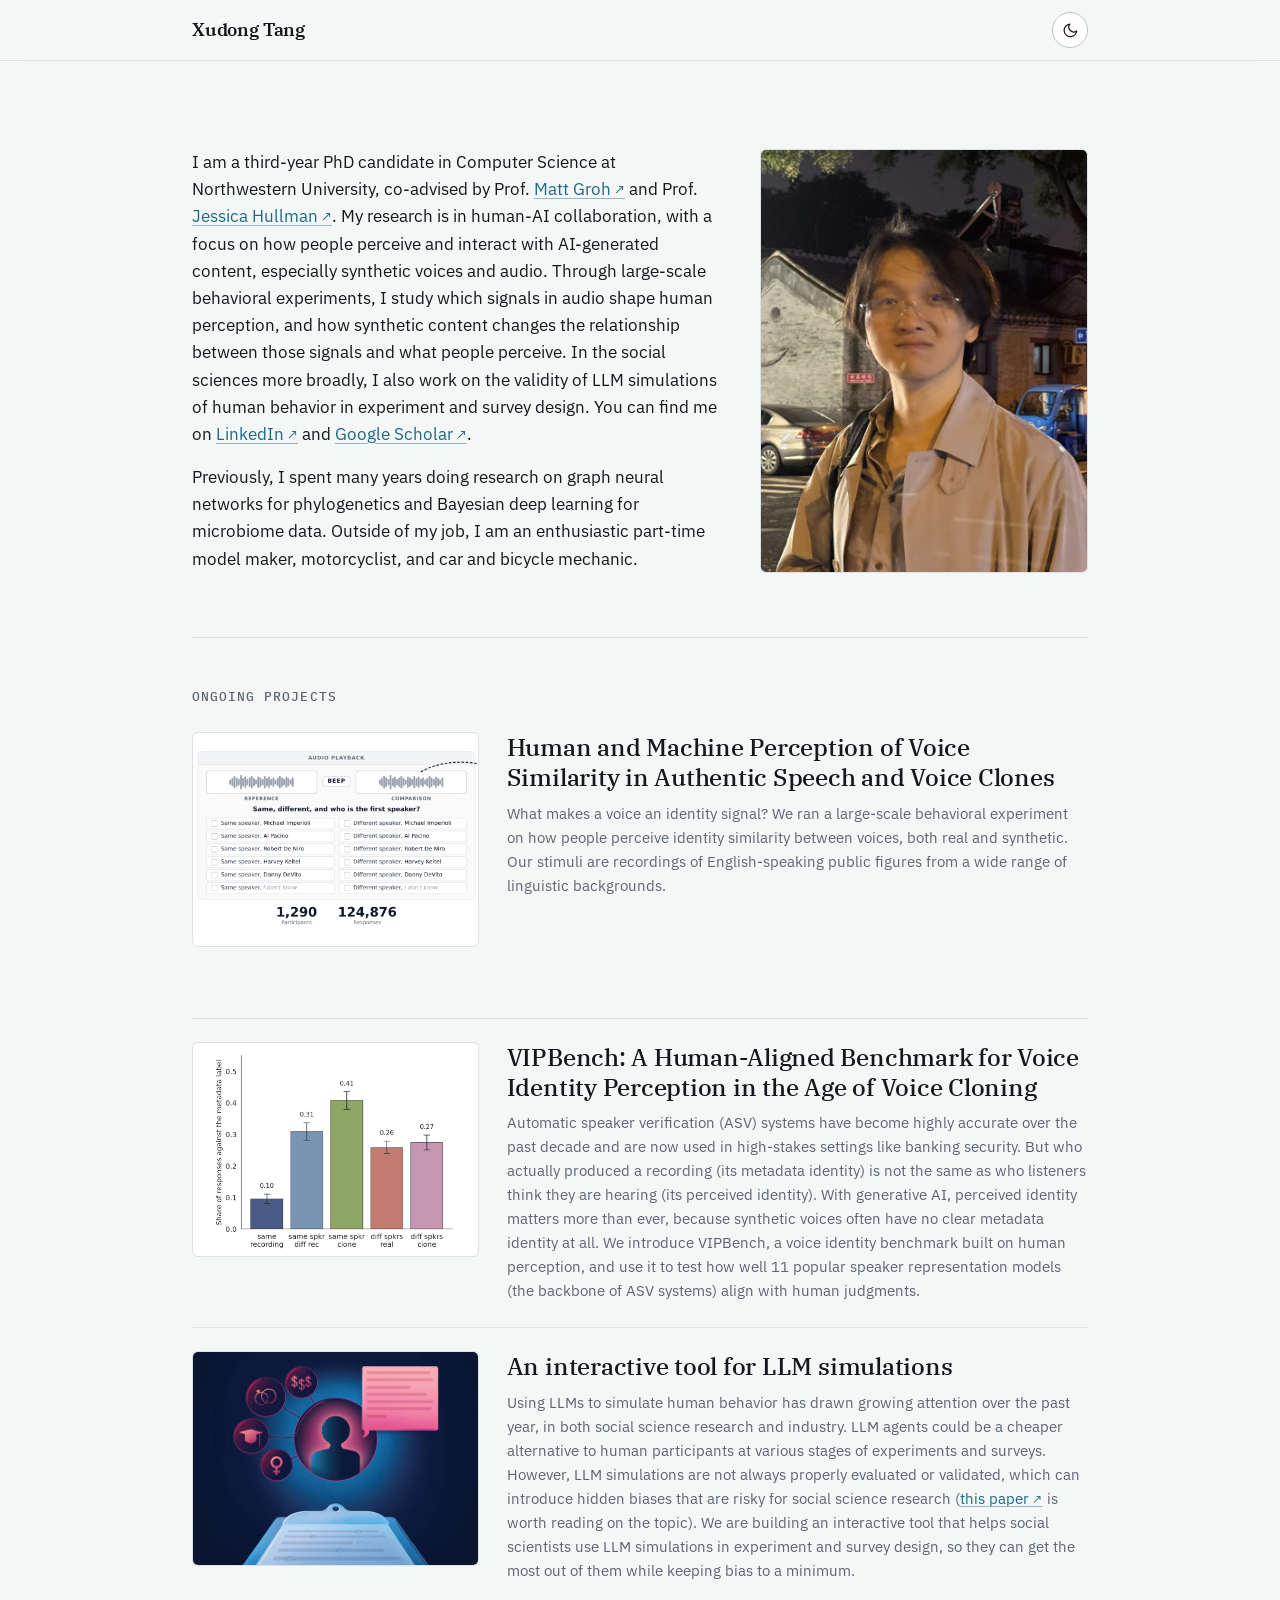
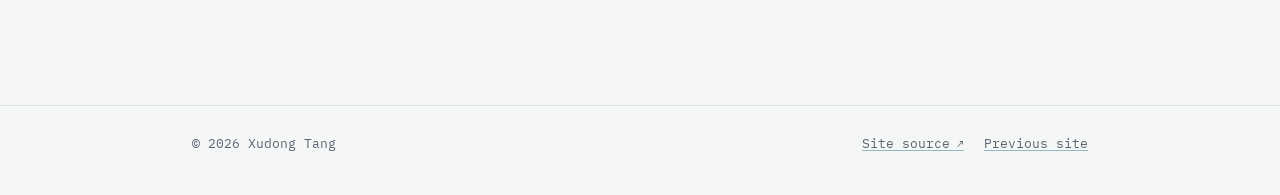
==== commit df56913c: "third project" ====
--- a/index.html
+++ b/index.html
@@ -16,7 +16,7 @@
   <link rel="stylesheet" href="https://fonts.googleapis.com/css2?family=IBM+Plex+Mono:wght@400;500&family=IBM+Plex+Sans:ital,wght@0,400;0,500;0,600;1,400&family=IBM+Plex+Serif:ital,wght@0,400;0,500;0,600;1,400&display=swap">
   <!-- Raise ?v= on the style.css and script.js links whenever either file changes,
        so browsers load the new file instead of an old saved copy. -->
-  <link rel="stylesheet" href="style.css?v=2">
+  <link rel="stylesheet" href="style.css?v=3">
   <!-- Applies a saved light/dark choice before the first paint so the page does not flash. -->
   <script>try{var t=localStorage.getItem("theme");if(t==="light"||t==="dark"){document.documentElement.setAttribute("data-theme",t)}}catch(e){}</script>
 </head>
@@ -106,6 +106,27 @@
             <img class="project-thumb" src="assets/vipbench/p2_thumbnail.png" alt="Bar chart of the share of listener responses that went against the metadata label: 0.10 for the same recording, 0.31 for the same speaker in different recordings, 0.41 for the same speaker and a voice clone, 0.26 for different real speakers, and 0.27 for different speakers with a voice clone." width="960" height="824">
           </li>
 
+          <!-- This project has no popup yet. Its title is plain text instead of a
+               button, so the row does not react to clicks or hovering. To add a
+               popup later, copy the button and a dialog from the rows above. -->
+          <li class="project-row">
+            <div class="project-text">
+              <h3>An interactive tool for LLM simulations</h3>
+              <p>
+                Using LLMs to simulate human behavior has drawn growing attention over
+                the past year, in both social science research and industry. LLM agents
+                could be a cheaper alternative to human participants at various stages
+                of experiments and surveys. However, LLM simulations are not always
+                properly evaluated or validated, which can introduce hidden biases that
+                are risky for social science research (<a href="https://arxiv.org/pdf/2602.15785">this paper</a>
+                is worth reading on the topic). We are building an interactive tool that helps social
+                scientists use LLM simulations in experiment and survey design, so they
+                can get the most out of them while keeping bias to a minimum.
+              </p>
+            </div>
+            <img class="project-thumb project-thumb--fill" src="assets/llm-simulations/p3_thumbnail.jpg" alt="Illustration of a person's silhouette linked to icons for marriage, money, education, and gender, next to a speech bubble, above a survey form on a clipboard." width="681" height="450">
+          </li>
+
         </ul>
 
         <!-- Popup for the first project. The row whose data-dialog matches this id opens it. -->
@@ -214,6 +235,6 @@
     </div>
   </footer>
 
-  <script src="script.js?v=2"></script>
+  <script src="script.js?v=3"></script>
 </body>
 </html>
--- a/style.css
+++ b/style.css
@@ -413,6 +413,14 @@
   padding: 0;
   list-style: none;
 }
+/* On wide screens every row is as tall as the tallest one. On narrower screens
+   the text wraps onto many more lines, so equal heights would leave large gaps
+   under the shorter text, and each row keeps its own height instead. */
+@media (min-width: 941px) {
+  .project-list {
+    grid-auto-rows: 1fr;
+  }
+}
 
 .project {
   display: grid;
@@ -495,7 +503,8 @@
 /* Each project is one row across the full width: the thumbnail on the left, and
    the title with a short intro under it on the right. The title is a button, and
    its ::after layer covers the whole row, so a click anywhere on the row opens
-   the project's popup. */
+   the project's popup. A row whose title is plain text has no popup, and it
+   does not react to clicks or hovering. */
 .project-row {
   position: relative;
   display: grid;
@@ -524,14 +533,23 @@
   grid-row: 1;
 }
 
+/* Every thumbnail gets the same box. A figure shows whole inside the box, on
+   white, so none of its labels are cut off. */
 .project-thumb {
   grid-column: 1;
   grid-row: 1;
   display: block;
   width: 100%;
   height: auto;
+  aspect-ratio: 4 / 3;
+  object-fit: contain;
+  background: #ffffff;
   border: 1px solid var(--line);
   border-radius: var(--radius);
+}
+/* A photo or illustration fills the whole box instead, with its edges trimmed a little. */
+.project-thumb--fill {
+  object-fit: cover;
 }
 
 .project-row h3 {
@@ -575,7 +593,8 @@
 }
 
 @media (hover: hover) {
-  .project-row:hover {
+  /* Only rows with a popup react to the mouse. */
+  .project-row:has(.project-open):hover {
     background: var(--surface);
     box-shadow: var(--shadow);
   }
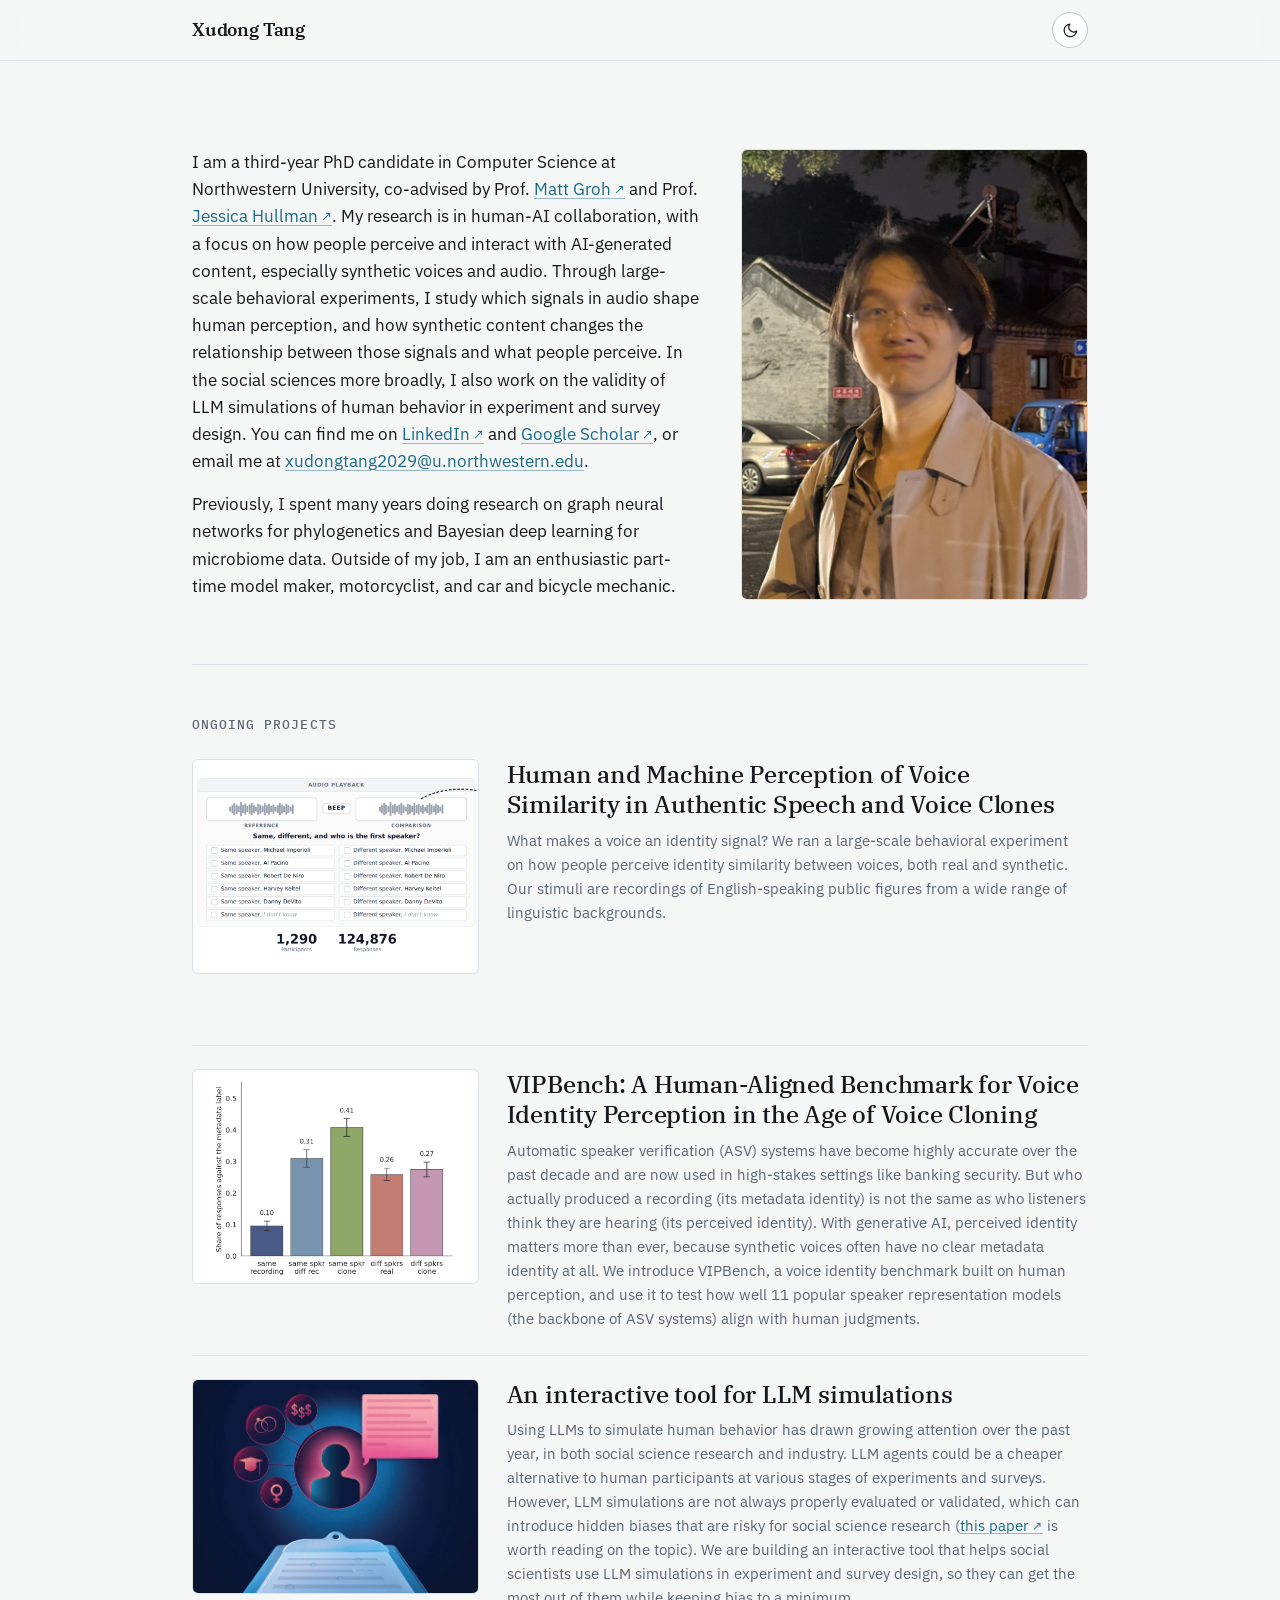
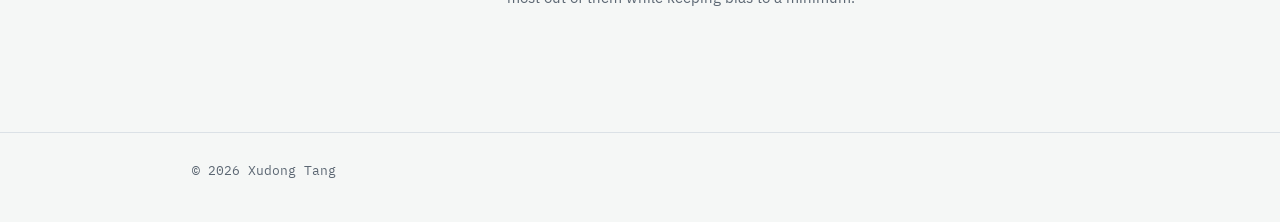
==== commit ee619db5: "formatting issue" ====
--- a/index.html
+++ b/index.html
@@ -16,7 +16,7 @@
   <link rel="stylesheet" href="https://fonts.googleapis.com/css2?family=IBM+Plex+Mono:wght@400;500&family=IBM+Plex+Sans:ital,wght@0,400;0,500;0,600;1,400&family=IBM+Plex+Serif:ital,wght@0,400;0,500;0,600;1,400&display=swap">
   <!-- Raise ?v= on the style.css and script.js links whenever either file changes,
        so browsers load the new file instead of an old saved copy. -->
-  <link rel="stylesheet" href="style.css?v=3">
+  <link rel="stylesheet" href="style.css?v=4">
   <!-- Applies a saved light/dark choice before the first paint so the page does not flash. -->
   <script>try{var t=localStorage.getItem("theme");if(t==="light"||t==="dark"){document.documentElement.setAttribute("data-theme",t)}}catch(e){}</script>
 </head>
@@ -50,7 +50,8 @@
           In the social sciences more broadly, I also work on the validity of LLM
           simulations of human behavior in experiment and survey design. You can
           find me on <a href="https://www.linkedin.com/in/xudongtang75">LinkedIn</a>
-          and <a href="https://scholar.google.com/citations?user=UKjzKs0AAAAJ&amp;hl=en">Google Scholar</a>.
+          and <a href="https://scholar.google.com/citations?user=UKjzKs0AAAAJ&amp;hl=en">Google Scholar</a>,
+          or email me at <a href="mailto:xudongtang2029@u.northwestern.edu">xudongtang2029@u.northwestern.edu</a>.
         </p>
         <p>
           Previously, I spent many years doing research on graph neural networks
@@ -228,13 +229,9 @@
   <footer class="site-footer">
     <div class="wrap footer-inner">
       <p>&copy; <span id="year">2026</span> Xudong Tang</p>
-      <p class="footer-links">
-        <a href="https://github.com/XudongTang/XudongTang.github.io">Site source</a>
-        <a href="archive/">Previous site</a>
-      </p>
     </div>
   </footer>
 
-  <script src="script.js?v=3"></script>
+  <script src="script.js?v=4"></script>
 </body>
 </html>
--- a/style.css
+++ b/style.css
@@ -101,6 +101,11 @@
 a:hover {
   text-decoration-color: currentColor;
 }
+/* On very narrow screens a long email address breaks onto two lines,
+   instead of making the page scroll sideways. */
+a[href^="mailto:"] {
+  overflow-wrap: anywhere;
+}
 
 /* Mark links that leave the site. */
 main a[href^="http"]::after,
@@ -231,13 +236,13 @@
 }
 
 /* ---------- Intro ---------- */
-/* The photo is always as tall as the intro text. The photo column width (20.5rem)
+/* The photo is always as tall as the intro text. The photo column width (21.7rem)
    is set so the photo keeps its own shape next to the current text. If the text
    gets longer or shorter, the edges of the photo are trimmed to fit, so change
    that width if too much of the photo is cut off. */
 .hero {
   display: grid;
-  grid-template-columns: minmax(0, 1fr) 20.5rem;
+  grid-template-columns: minmax(0, 1fr) 21.7rem;
   gap: 2.5rem;
   align-items: stretch;
   padding-block: clamp(3rem, 8vw, 5.5rem) clamp(2.5rem, 6vw, 4rem);
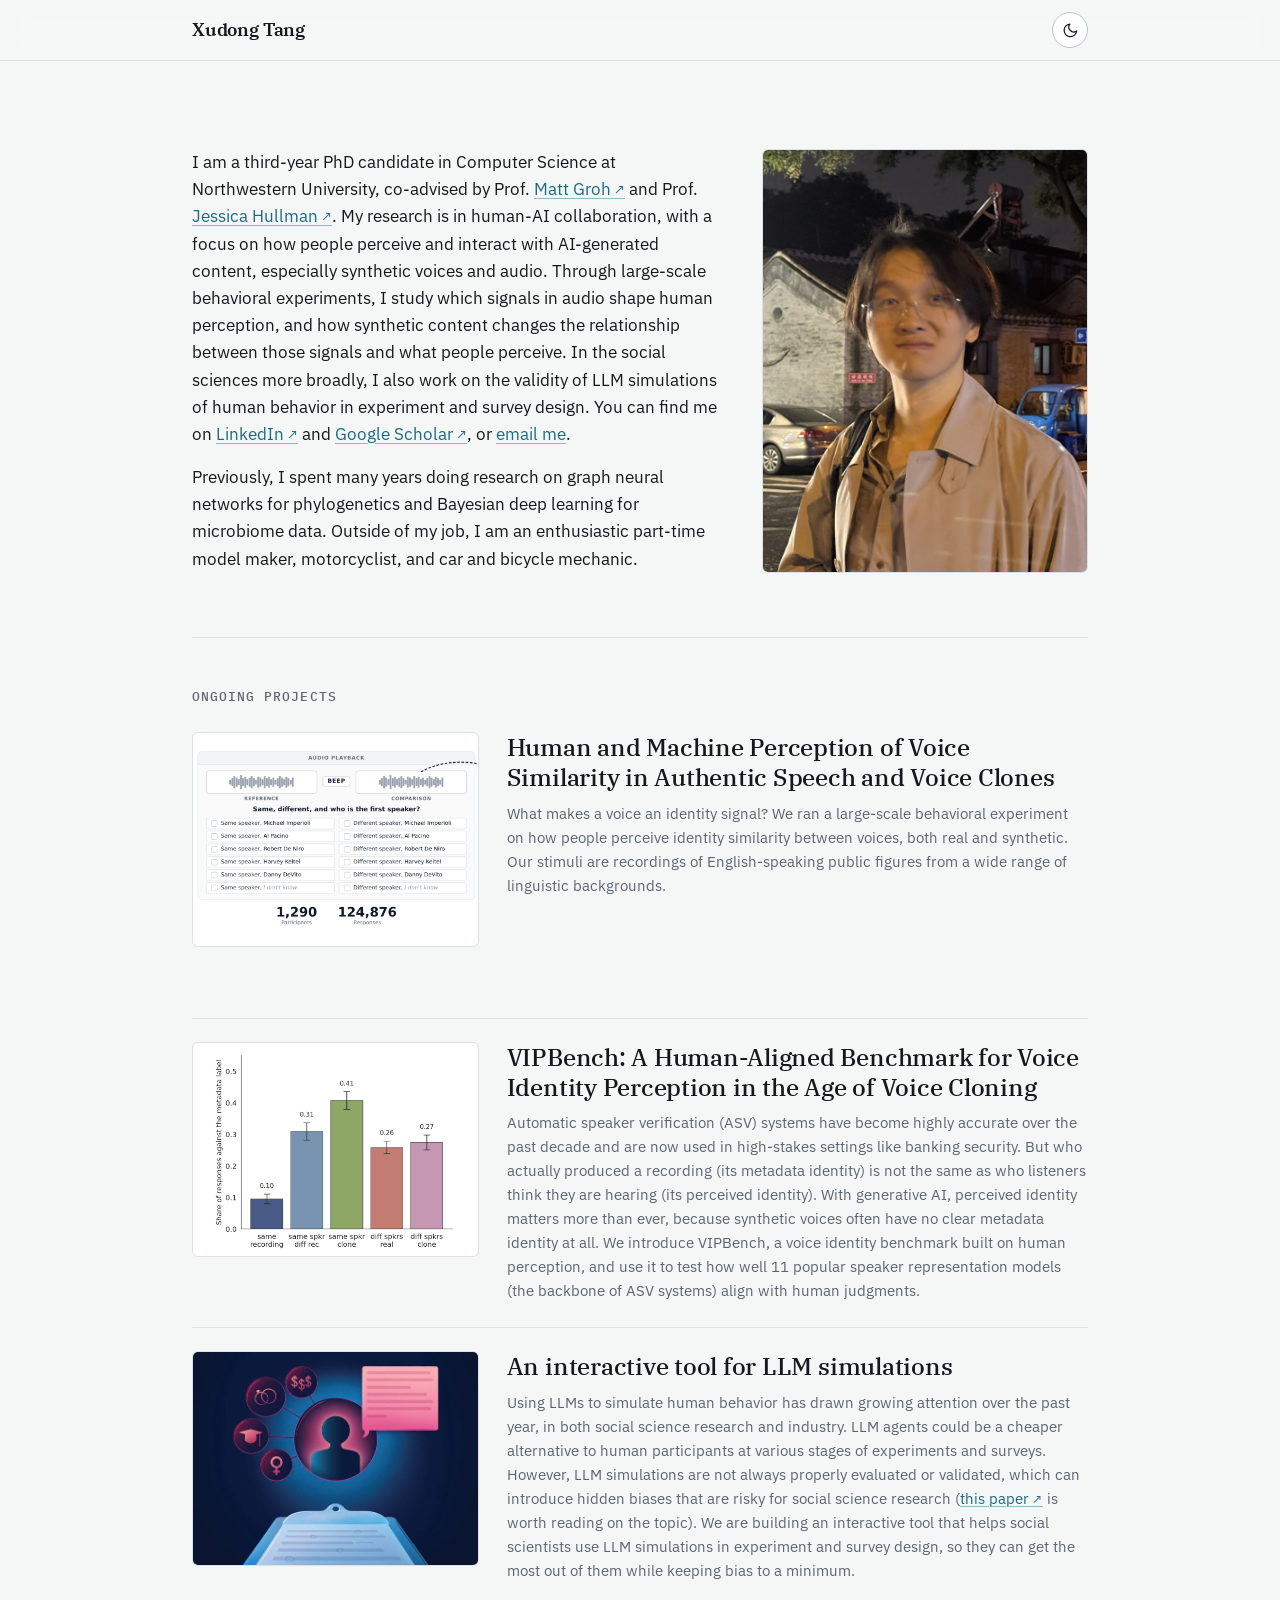
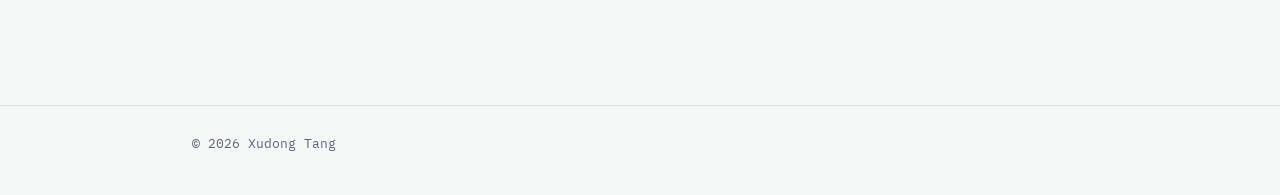
==== commit 8fa84552: "email issue" ====
--- a/index.html
+++ b/index.html
@@ -16,7 +16,7 @@
   <link rel="stylesheet" href="https://fonts.googleapis.com/css2?family=IBM+Plex+Mono:wght@400;500&family=IBM+Plex+Sans:ital,wght@0,400;0,500;0,600;1,400&family=IBM+Plex+Serif:ital,wght@0,400;0,500;0,600;1,400&display=swap">
   <!-- Raise ?v= on the style.css and script.js links whenever either file changes,
        so browsers load the new file instead of an old saved copy. -->
-  <link rel="stylesheet" href="style.css?v=4">
+  <link rel="stylesheet" href="style.css?v=5">
   <!-- Applies a saved light/dark choice before the first paint so the page does not flash. -->
   <script>try{var t=localStorage.getItem("theme");if(t==="light"||t==="dark"){document.documentElement.setAttribute("data-theme",t)}}catch(e){}</script>
 </head>
@@ -51,7 +51,7 @@
           simulations of human behavior in experiment and survey design. You can
           find me on <a href="https://www.linkedin.com/in/xudongtang75">LinkedIn</a>
           and <a href="https://scholar.google.com/citations?user=UKjzKs0AAAAJ&amp;hl=en">Google Scholar</a>,
-          or email me at <a href="mailto:xudongtang2029@u.northwestern.edu">xudongtang2029@u.northwestern.edu</a>.
+          or <a href="mailto:xudongtang2029@u.northwestern.edu">email me</a>.
         </p>
         <p>
           Previously, I spent many years doing research on graph neural networks
@@ -232,6 +232,6 @@
     </div>
   </footer>
 
-  <script src="script.js?v=4"></script>
+  <script src="script.js?v=5"></script>
 </body>
 </html>
--- a/style.css
+++ b/style.css
@@ -101,11 +101,6 @@
 a:hover {
   text-decoration-color: currentColor;
 }
-/* On very narrow screens a long email address breaks onto two lines,
-   instead of making the page scroll sideways. */
-a[href^="mailto:"] {
-  overflow-wrap: anywhere;
-}
 
 /* Mark links that leave the site. */
 main a[href^="http"]::after,
@@ -236,13 +231,13 @@
 }
 
 /* ---------- Intro ---------- */
-/* The photo is always as tall as the intro text. The photo column width (21.7rem)
+/* The photo is always as tall as the intro text. The photo column width (20.4rem)
    is set so the photo keeps its own shape next to the current text. If the text
    gets longer or shorter, the edges of the photo are trimmed to fit, so change
    that width if too much of the photo is cut off. */
 .hero {
   display: grid;
-  grid-template-columns: minmax(0, 1fr) 21.7rem;
+  grid-template-columns: minmax(0, 1fr) 20.4rem;
   gap: 2.5rem;
   align-items: stretch;
   padding-block: clamp(3rem, 8vw, 5.5rem) clamp(2.5rem, 6vw, 4rem);
